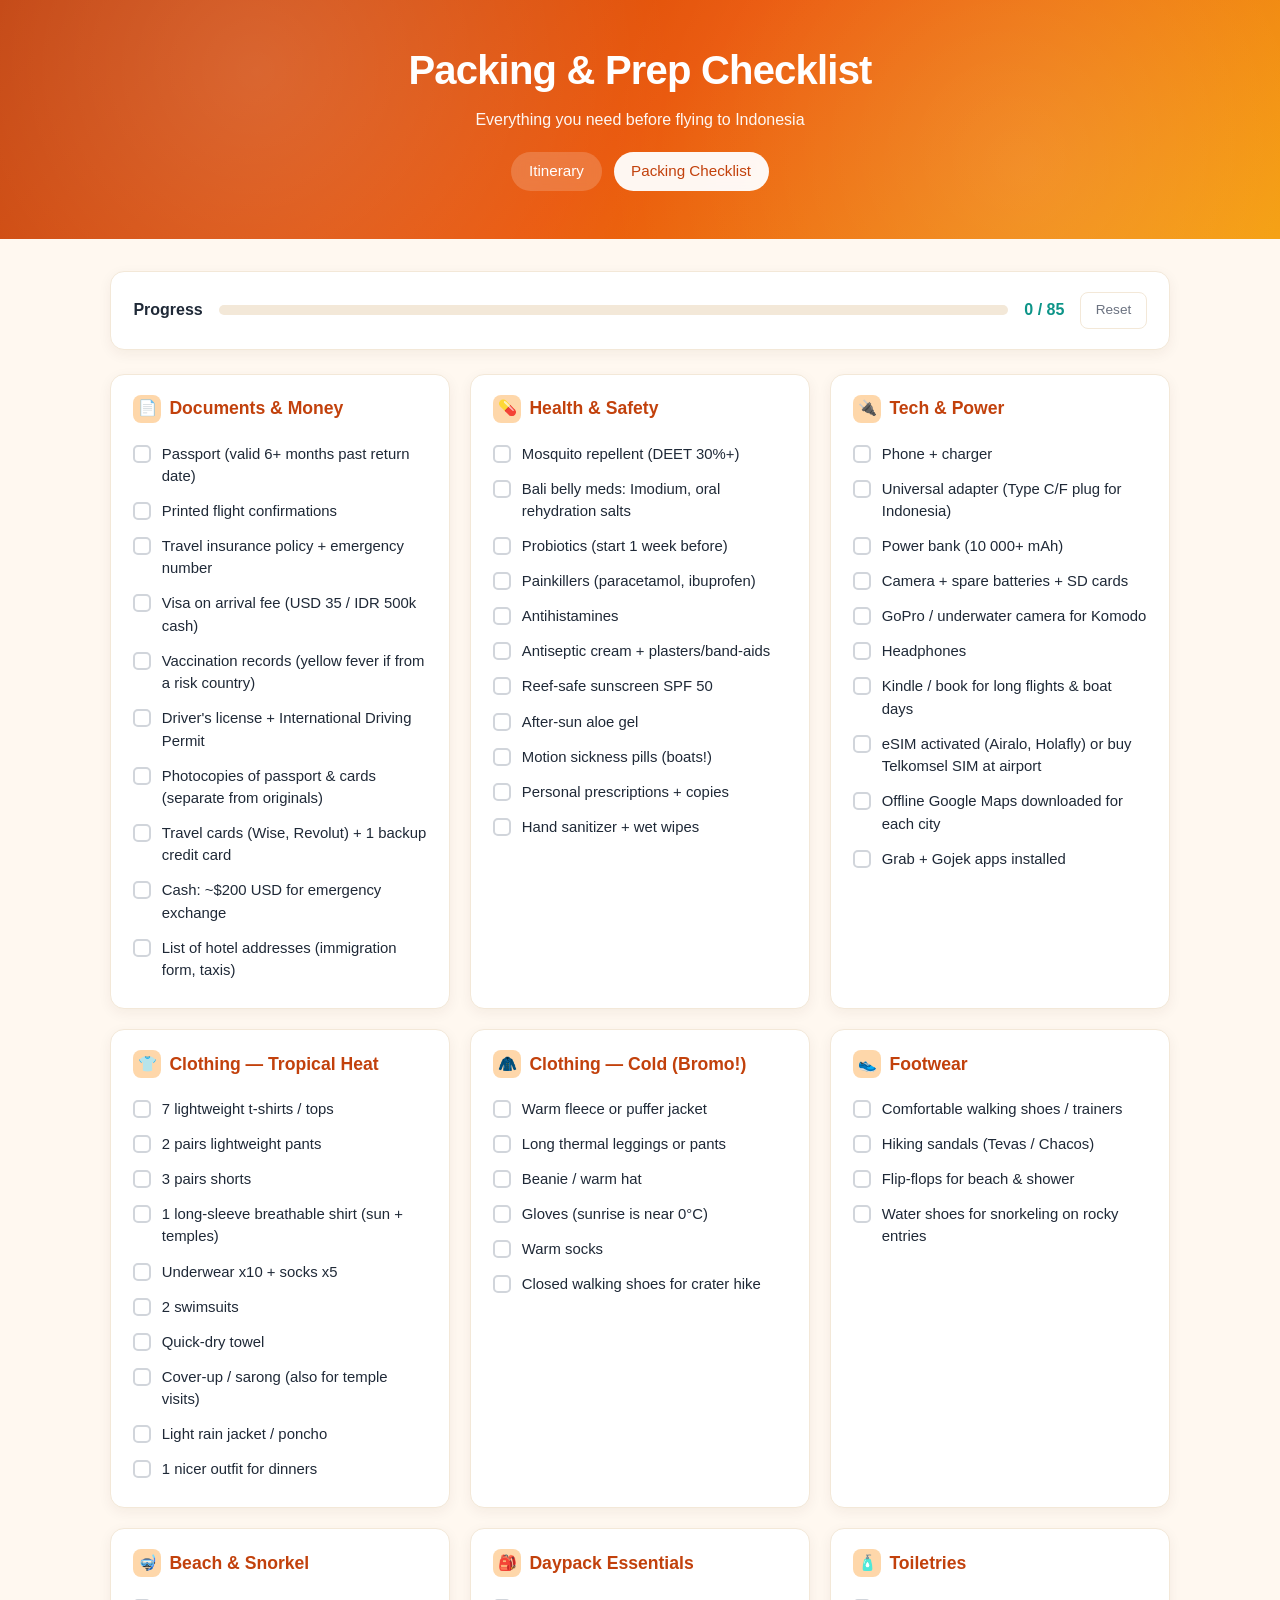
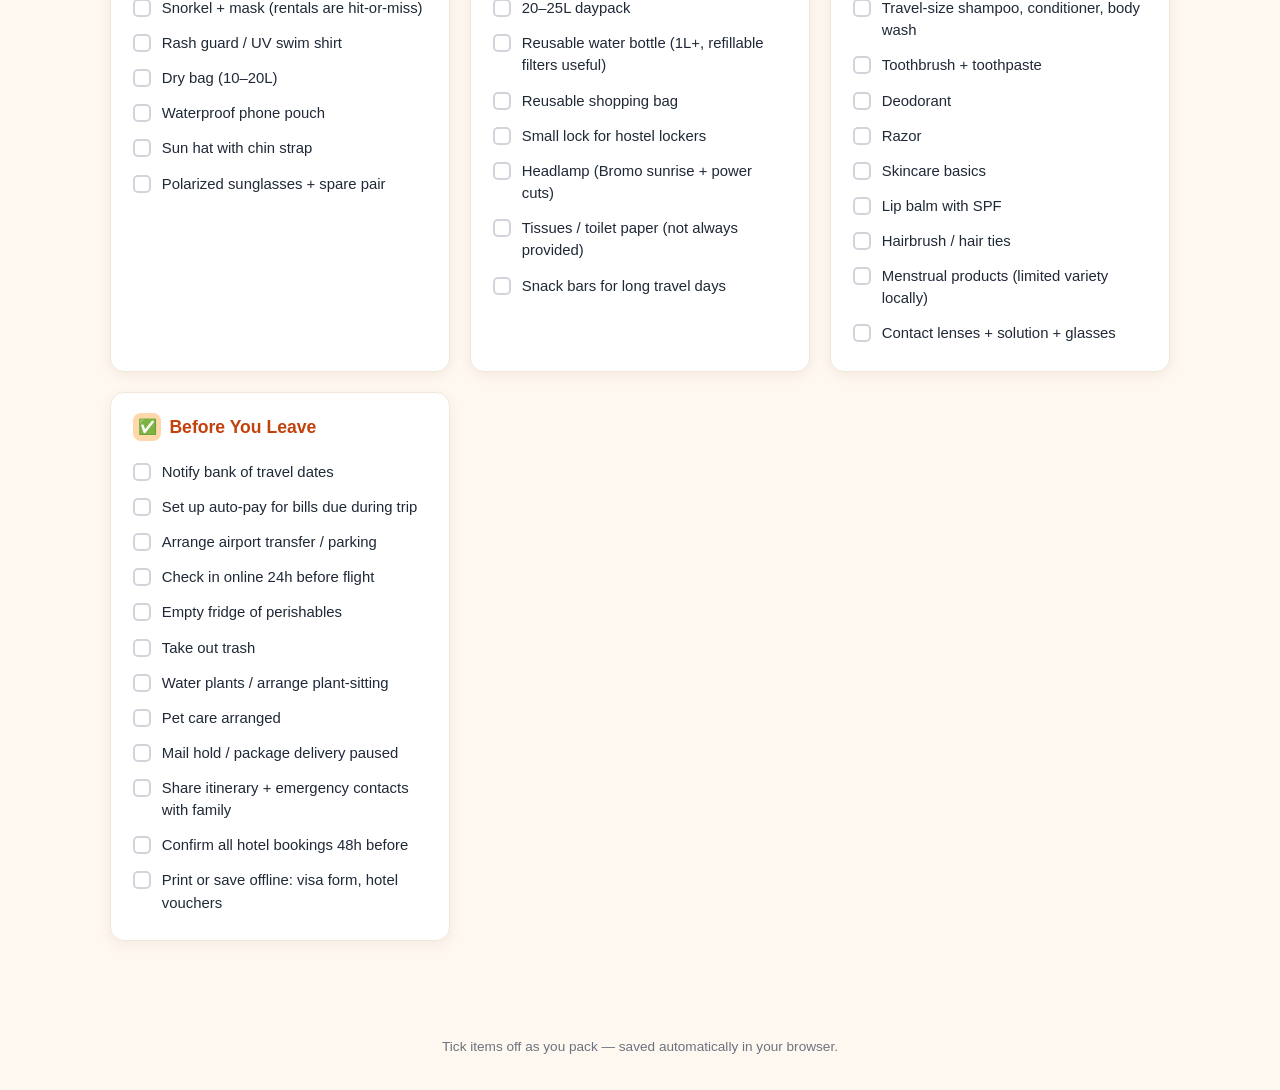
==== checklist.html @ 87172755 "Add files via upload" ====
<!DOCTYPE html>
<html lang="en">
<head>
  <meta charset="UTF-8">
  <meta name="viewport" content="width=device-width, initial-scale=1.0">
  <title>Packing Checklist — Indonesia</title>
  <link rel="stylesheet" href="styles.css">
</head>
<body>
  <header>
    <h1>Packing &amp; Prep Checklist</h1>
    <p>Everything you need before flying to Indonesia</p>
    <nav>
      <a href="index.html">Itinerary</a>
      <a href="checklist.html" class="active">Packing Checklist</a>
    </nav>
  </header>

  <main>
    <div class="progress">
      <span class="label">Progress</span>
      <div class="progress-bar"><div class="progress-fill" id="progress-fill"></div></div>
      <span class="count" id="progress-count">0 / 0</span>
      <button class="reset-btn" id="reset-btn">Reset</button>
    </div>

    <div class="checklist-grid" id="checklist-grid"></div>
  </main>

  <footer>Tick items off as you pack &mdash; saved automatically in your browser.</footer>

  <script>
    const checklist = [
      {
        title: "Documents & Money",
        icon: "📄",
        items: [
          "Passport (valid 6+ months past return date)",
          "Printed flight confirmations",
          "Travel insurance policy + emergency number",
          "Visa on arrival fee (USD 35 / IDR 500k cash)",
          "Vaccination records (yellow fever if from a risk country)",
          "Driver's license + International Driving Permit",
          "Photocopies of passport & cards (separate from originals)",
          "Travel cards (Wise, Revolut) + 1 backup credit card",
          "Cash: ~$200 USD for emergency exchange",
          "List of hotel addresses (immigration form, taxis)",
        ],
      },
      {
        title: "Health & Safety",
        icon: "💊",
        items: [
          "Mosquito repellent (DEET 30%+)",
          "Bali belly meds: Imodium, oral rehydration salts",
          "Probiotics (start 1 week before)",
          "Painkillers (paracetamol, ibuprofen)",
          "Antihistamines",
          "Antiseptic cream + plasters/band-aids",
          "Reef-safe sunscreen SPF 50",
          "After-sun aloe gel",
          "Motion sickness pills (boats!)",
          "Personal prescriptions + copies",
          "Hand sanitizer + wet wipes",
        ],
      },
      {
        title: "Tech & Power",
        icon: "🔌",
        items: [
          "Phone + charger",
          "Universal adapter (Type C/F plug for Indonesia)",
          "Power bank (10 000+ mAh)",
          "Camera + spare batteries + SD cards",
          "GoPro / underwater camera for Komodo",
          "Headphones",
          "Kindle / book for long flights & boat days",
          "eSIM activated (Airalo, Holafly) or buy Telkomsel SIM at airport",
          "Offline Google Maps downloaded for each city",
          "Grab + Gojek apps installed",
        ],
      },
      {
        title: "Clothing — Tropical Heat",
        icon: "👕",
        items: [
          "7 lightweight t-shirts / tops",
          "2 pairs lightweight pants",
          "3 pairs shorts",
          "1 long-sleeve breathable shirt (sun + temples)",
          "Underwear x10 + socks x5",
          "2 swimsuits",
          "Quick-dry towel",
          "Cover-up / sarong (also for temple visits)",
          "Light rain jacket / poncho",
          "1 nicer outfit for dinners",
        ],
      },
      {
        title: "Clothing — Cold (Bromo!)",
        icon: "🧥",
        items: [
          "Warm fleece or puffer jacket",
          "Long thermal leggings or pants",
          "Beanie / warm hat",
          "Gloves (sunrise is near 0°C)",
          "Warm socks",
          "Closed walking shoes for crater hike",
        ],
      },
      {
        title: "Footwear",
        icon: "👟",
        items: [
          "Comfortable walking shoes / trainers",
          "Hiking sandals (Tevas / Chacos)",
          "Flip-flops for beach & shower",
          "Water shoes for snorkeling on rocky entries",
        ],
      },
      {
        title: "Beach & Snorkel",
        icon: "🤿",
        items: [
          "Snorkel + mask (rentals are hit-or-miss)",
          "Rash guard / UV swim shirt",
          "Dry bag (10–20L)",
          "Waterproof phone pouch",
          "Sun hat with chin strap",
          "Polarized sunglasses + spare pair",
        ],
      },
      {
        title: "Daypack Essentials",
        icon: "🎒",
        items: [
          "20–25L daypack",
          "Reusable water bottle (1L+, refillable filters useful)",
          "Reusable shopping bag",
          "Small lock for hostel lockers",
          "Headlamp (Bromo sunrise + power cuts)",
          "Tissues / toilet paper (not always provided)",
          "Snack bars for long travel days",
        ],
      },
      {
        title: "Toiletries",
        icon: "🧴",
        items: [
          "Travel-size shampoo, conditioner, body wash",
          "Toothbrush + toothpaste",
          "Deodorant",
          "Razor",
          "Skincare basics",
          "Lip balm with SPF",
          "Hairbrush / hair ties",
          "Menstrual products (limited variety locally)",
          "Contact lenses + solution + glasses",
        ],
      },
      {
        title: "Before You Leave",
        icon: "✅",
        items: [
          "Notify bank of travel dates",
          "Set up auto-pay for bills due during trip",
          "Arrange airport transfer / parking",
          "Check in online 24h before flight",
          "Empty fridge of perishables",
          "Take out trash",
          "Water plants / arrange plant-sitting",
          "Pet care arranged",
          "Mail hold / package delivery paused",
          "Share itinerary + emergency contacts with family",
          "Confirm all hotel bookings 48h before",
          "Print or save offline: visa form, hotel vouchers",
        ],
      },
    ];

    const STORAGE_KEY = "indonesia-checklist-v1";
    const grid = document.getElementById("checklist-grid");
    const progressFill = document.getElementById("progress-fill");
    const progressCount = document.getElementById("progress-count");
    const resetBtn = document.getElementById("reset-btn");

    let saved = {};
    try { saved = JSON.parse(localStorage.getItem(STORAGE_KEY) || "{}"); } catch (e) { saved = {}; }

    let total = 0;
    let checked = 0;

    checklist.forEach((category, ci) => {
      const card = document.createElement("div");
      card.className = "checklist-card";
      const ul = document.createElement("ul");

      category.items.forEach((item, ii) => {
        total++;
        const key = `${ci}-${ii}`;
        const isChecked = !!saved[key];
        if (isChecked) checked++;

        const li = document.createElement("li");
        if (isChecked) li.classList.add("done");
        li.innerHTML = `
          <input type="checkbox" ${isChecked ? "checked" : ""} data-key="${key}">
          <span>${item}</span>
        `;
        const checkbox = li.querySelector("input");
        const toggle = (e) => {
          if (e.target.tagName !== "INPUT") {
            checkbox.checked = !checkbox.checked;
          }
          saved[key] = checkbox.checked;
          li.classList.toggle("done", checkbox.checked);
          localStorage.setItem(STORAGE_KEY, JSON.stringify(saved));
          updateProgress();
        };
        li.addEventListener("click", toggle);
        ul.appendChild(li);
      });

      card.innerHTML = `<h3><span class="icon">${category.icon}</span>${category.title}</h3>`;
      card.appendChild(ul);
      grid.appendChild(card);
    });

    function updateProgress() {
      checked = Object.values(saved).filter(Boolean).length;
      const pct = total === 0 ? 0 : (checked / total) * 100;
      progressFill.style.width = `${pct}%`;
      progressCount.textContent = `${checked} / ${total}`;
    }

    resetBtn.addEventListener("click", () => {
      if (!confirm("Clear all checked items?")) return;
      saved = {};
      localStorage.removeItem(STORAGE_KEY);
      document.querySelectorAll(".checklist-card input[type=checkbox]").forEach(cb => {
        cb.checked = false;
        cb.closest("li").classList.remove("done");
      });
      updateProgress();
    });

    updateProgress();
  </script>
</body>
</html>
---- styles.css ----
:root {
  --bg: #fff8f0;
  --surface: #ffffff;
  --ink: #1f2937;
  --muted: #6b7280;
  --primary: #c2410c;
  --primary-soft: #fed7aa;
  --accent: #0d9488;
  --accent-soft: #ccfbf1;
  --border: #f3e8d8;
  --shadow: 0 4px 14px rgba(60, 30, 0, 0.06);
  --shadow-lg: 0 12px 40px rgba(60, 30, 0, 0.18);
}

* { box-sizing: border-box; margin: 0; padding: 0; }

body {
  font-family: -apple-system, BlinkMacSystemFont, "Segoe UI", Roboto, sans-serif;
  background: var(--bg);
  color: var(--ink);
  line-height: 1.5;
  min-height: 100vh;
}

header {
  background: linear-gradient(135deg, #c2410c 0%, #ea580c 50%, #f59e0b 100%);
  color: white;
  padding: 2.5rem 1.5rem 3rem;
  text-align: center;
  position: relative;
  overflow: hidden;
}

header::after {
  content: "";
  position: absolute;
  inset: 0;
  background-image: radial-gradient(circle at 20% 30%, rgba(255,255,255,0.15) 0, transparent 40%),
                    radial-gradient(circle at 80% 70%, rgba(255,255,255,0.12) 0, transparent 40%);
  pointer-events: none;
}

header h1 {
  font-size: clamp(1.8rem, 4vw, 2.5rem);
  font-weight: 700;
  letter-spacing: -0.02em;
}

header p {
  margin-top: 0.5rem;
  opacity: 0.95;
  font-size: 1rem;
}

nav {
  margin-top: 1.25rem;
  display: flex;
  justify-content: center;
  gap: 0.75rem;
  flex-wrap: wrap;
  position: relative;
  z-index: 1;
}

nav a {
  color: white;
  text-decoration: none;
  padding: 0.5rem 1.1rem;
  border-radius: 999px;
  background: rgba(255, 255, 255, 0.18);
  backdrop-filter: blur(6px);
  font-weight: 500;
  font-size: 0.95rem;
  transition: background 0.2s;
}

nav a:hover { background: rgba(255, 255, 255, 0.32); }
nav a.active { background: rgba(255, 255, 255, 0.95); color: var(--primary); }

main {
  max-width: 1100px;
  margin: 0 auto;
  padding: 2rem 1.25rem 4rem;
}

.summary {
  display: grid;
  grid-template-columns: repeat(auto-fit, minmax(180px, 1fr));
  gap: 1rem;
  margin-bottom: 2rem;
}

.summary .card {
  background: var(--surface);
  padding: 1.1rem 1.25rem;
  border-radius: 14px;
  box-shadow: var(--shadow);
  border: 1px solid var(--border);
}

.summary .card .label {
  font-size: 0.78rem;
  text-transform: uppercase;
  letter-spacing: 0.06em;
  color: var(--muted);
}

.summary .card .value {
  font-size: 1.35rem;
  font-weight: 600;
  color: var(--primary);
  margin-top: 0.25rem;
}

.section-title {
  font-size: 1.5rem;
  font-weight: 700;
  margin: 0.5rem 0 1.25rem;
  color: var(--ink);
}

.calendar {
  display: grid;
  grid-template-columns: repeat(7, 1fr);
  gap: 0.75rem;
}

.calendar .weekday {
  font-size: 0.75rem;
  font-weight: 600;
  text-transform: uppercase;
  letter-spacing: 0.08em;
  color: var(--muted);
  text-align: center;
  padding: 0.4rem 0;
}

.day {
  background: var(--surface);
  border: 1px solid var(--border);
  border-radius: 14px;
  padding: 0.85rem;
  cursor: pointer;
  transition: transform 0.15s, box-shadow 0.15s, border-color 0.15s;
  display: flex;
  flex-direction: column;
  min-height: 130px;
  text-align: left;
  font: inherit;
  color: inherit;
}

.day:hover {
  transform: translateY(-3px);
  box-shadow: var(--shadow-lg);
  border-color: var(--primary-soft);
}

.day:focus-visible {
  outline: 2px solid var(--primary);
  outline-offset: 2px;
}

.day .day-num {
  font-size: 0.72rem;
  font-weight: 600;
  color: var(--primary);
  letter-spacing: 0.05em;
  text-transform: uppercase;
}

.day .date {
  font-size: 1.4rem;
  font-weight: 700;
  margin-top: 0.1rem;
}

.day .location {
  font-size: 0.85rem;
  font-weight: 600;
  color: var(--accent);
  margin-top: 0.4rem;
}

.day .highlight {
  font-size: 0.82rem;
  color: var(--muted);
  margin-top: 0.3rem;
  flex-grow: 1;
}

.day.travel { background: linear-gradient(135deg, #fff7ed 0%, #ffffff 100%); }
.day.beach { background: linear-gradient(135deg, #f0fdfa 0%, #ffffff 100%); }
.day.adventure { background: linear-gradient(135deg, #fef3c7 0%, #ffffff 100%); }

.empty-day {
  background: transparent;
  border: 1px dashed #e5d5bf;
  border-radius: 14px;
  min-height: 130px;
}

@media (max-width: 720px) {
  .calendar { grid-template-columns: repeat(2, 1fr); gap: 0.6rem; }
  .calendar .weekday { display: none; }
  .empty-day { display: none; }
  .day { min-height: 110px; }
}

.modal-backdrop {
  position: fixed;
  inset: 0;
  background: rgba(20, 12, 0, 0.55);
  display: none;
  align-items: flex-start;
  justify-content: center;
  padding: 2rem 1rem;
  overflow-y: auto;
  z-index: 100;
  backdrop-filter: blur(4px);
}

.modal-backdrop.open { display: flex; }

.modal {
  background: var(--surface);
  border-radius: 18px;
  max-width: 640px;
  width: 100%;
  box-shadow: var(--shadow-lg);
  overflow: hidden;
  animation: pop 0.22s ease-out;
}

@keyframes pop {
  from { transform: translateY(12px) scale(0.98); opacity: 0; }
  to { transform: translateY(0) scale(1); opacity: 1; }
}

.modal-header {
  background: linear-gradient(135deg, #c2410c, #f59e0b);
  color: white;
  padding: 1.5rem 1.75rem;
  position: relative;
}

.modal-header .day-label {
  font-size: 0.8rem;
  font-weight: 600;
  text-transform: uppercase;
  letter-spacing: 0.08em;
  opacity: 0.9;
}

.modal-header h2 {
  font-size: 1.6rem;
  margin-top: 0.2rem;
  font-weight: 700;
}

.modal-header .meta {
  font-size: 0.95rem;
  margin-top: 0.4rem;
  opacity: 0.95;
}

.modal-close {
  position: absolute;
  top: 1rem;
  right: 1rem;
  background: rgba(255, 255, 255, 0.2);
  border: none;
  color: white;
  width: 34px;
  height: 34px;
  border-radius: 50%;
  font-size: 1.2rem;
  cursor: pointer;
  display: grid;
  place-items: center;
  transition: background 0.15s;
}

.modal-close:hover { background: rgba(255, 255, 255, 0.35); }

.modal-body {
  padding: 1.5rem 1.75rem 2rem;
  max-height: 60vh;
  overflow-y: auto;
}

.schedule { list-style: none; }

.schedule li {
  display: grid;
  grid-template-columns: 80px 1fr;
  gap: 1rem;
  padding: 0.85rem 0;
  border-bottom: 1px solid var(--border);
}

.schedule li:last-child { border-bottom: none; }

.schedule .time {
  font-weight: 700;
  color: var(--primary);
  font-variant-numeric: tabular-nums;
  font-size: 0.95rem;
}

.schedule .activity {
  font-size: 0.95rem;
}

.schedule .activity .title {
  font-weight: 600;
  margin-bottom: 0.15rem;
}

.schedule .activity .desc {
  color: var(--muted);
  font-size: 0.88rem;
}

.checklist-grid {
  display: grid;
  grid-template-columns: repeat(auto-fit, minmax(280px, 1fr));
  gap: 1.25rem;
}

.checklist-card {
  background: var(--surface);
  border-radius: 14px;
  padding: 1.25rem 1.4rem;
  box-shadow: var(--shadow);
  border: 1px solid var(--border);
}

.checklist-card h3 {
  font-size: 1.1rem;
  margin-bottom: 0.85rem;
  color: var(--primary);
  display: flex;
  align-items: center;
  gap: 0.5rem;
}

.checklist-card h3 .icon {
  width: 28px;
  height: 28px;
  border-radius: 8px;
  background: var(--primary-soft);
  display: grid;
  place-items: center;
  font-size: 0.95rem;
}

.checklist-card ul { list-style: none; }

.checklist-card li {
  display: flex;
  align-items: flex-start;
  gap: 0.65rem;
  padding: 0.4rem 0;
  font-size: 0.93rem;
  cursor: pointer;
  user-select: none;
}

.checklist-card input[type="checkbox"] {
  appearance: none;
  width: 18px;
  height: 18px;
  border: 2px solid #d1d5db;
  border-radius: 5px;
  flex-shrink: 0;
  margin-top: 2px;
  cursor: pointer;
  position: relative;
  transition: all 0.15s;
}

.checklist-card input[type="checkbox"]:checked {
  background: var(--accent);
  border-color: var(--accent);
}

.checklist-card input[type="checkbox"]:checked::after {
  content: "";
  position: absolute;
  left: 4px;
  top: 0px;
  width: 5px;
  height: 10px;
  border: solid white;
  border-width: 0 2px 2px 0;
  transform: rotate(45deg);
}

.checklist-card li.done span { text-decoration: line-through; color: var(--muted); }

.progress {
  background: var(--surface);
  border-radius: 14px;
  padding: 1.25rem 1.4rem;
  box-shadow: var(--shadow);
  border: 1px solid var(--border);
  margin-bottom: 1.5rem;
  display: flex;
  align-items: center;
  gap: 1rem;
}

.progress .label {
  font-weight: 600;
  white-space: nowrap;
}

.progress-bar {
  flex-grow: 1;
  background: #f3e8d8;
  height: 10px;
  border-radius: 999px;
  overflow: hidden;
}

.progress-fill {
  height: 100%;
  background: linear-gradient(90deg, var(--accent), #14b8a6);
  width: 0;
  transition: width 0.3s ease-out;
  border-radius: 999px;
}

.progress .count {
  font-variant-numeric: tabular-nums;
  font-weight: 600;
  color: var(--accent);
}

.reset-btn {
  background: transparent;
  border: 1px solid var(--border);
  color: var(--muted);
  padding: 0.45rem 0.9rem;
  border-radius: 8px;
  font: inherit;
  font-size: 0.85rem;
  cursor: pointer;
  transition: all 0.15s;
}

.reset-btn:hover { background: var(--bg); color: var(--ink); }

footer {
  text-align: center;
  padding: 2rem 1rem;
  color: var(--muted);
  font-size: 0.85rem;
}
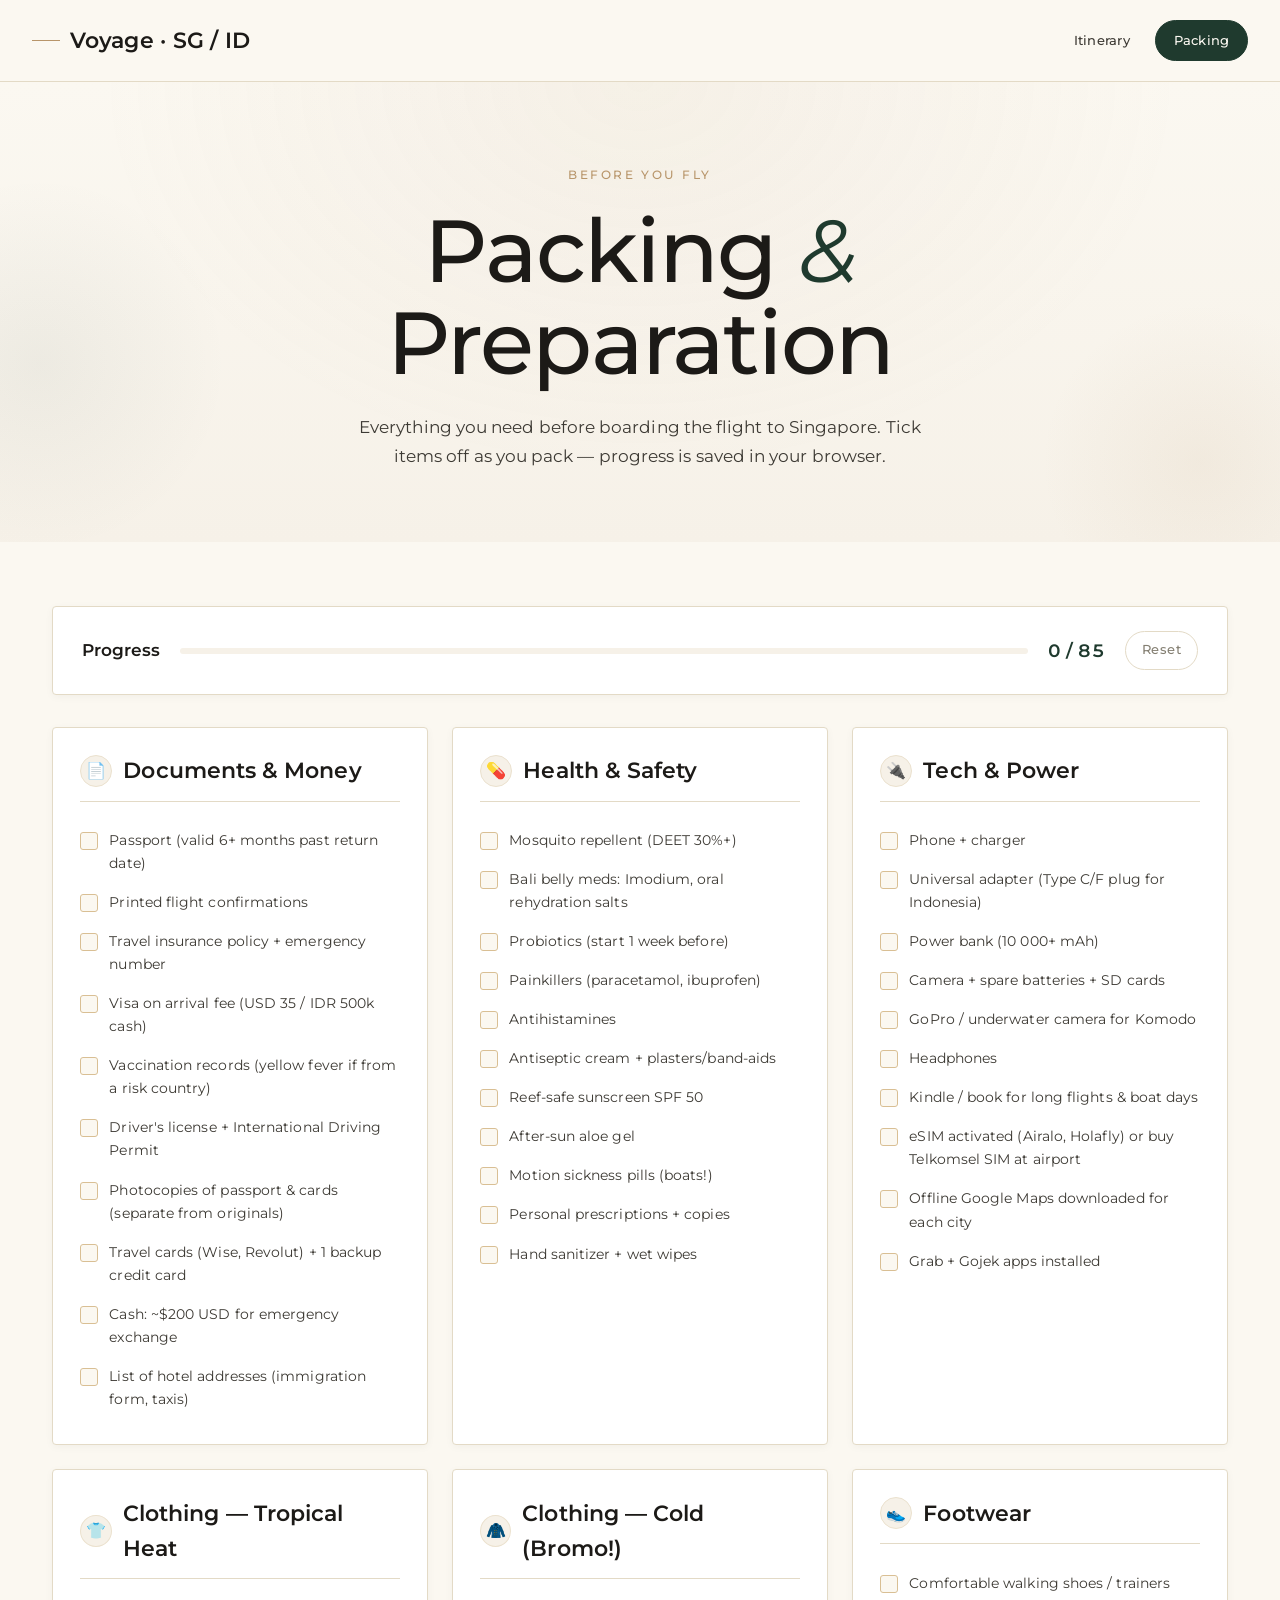
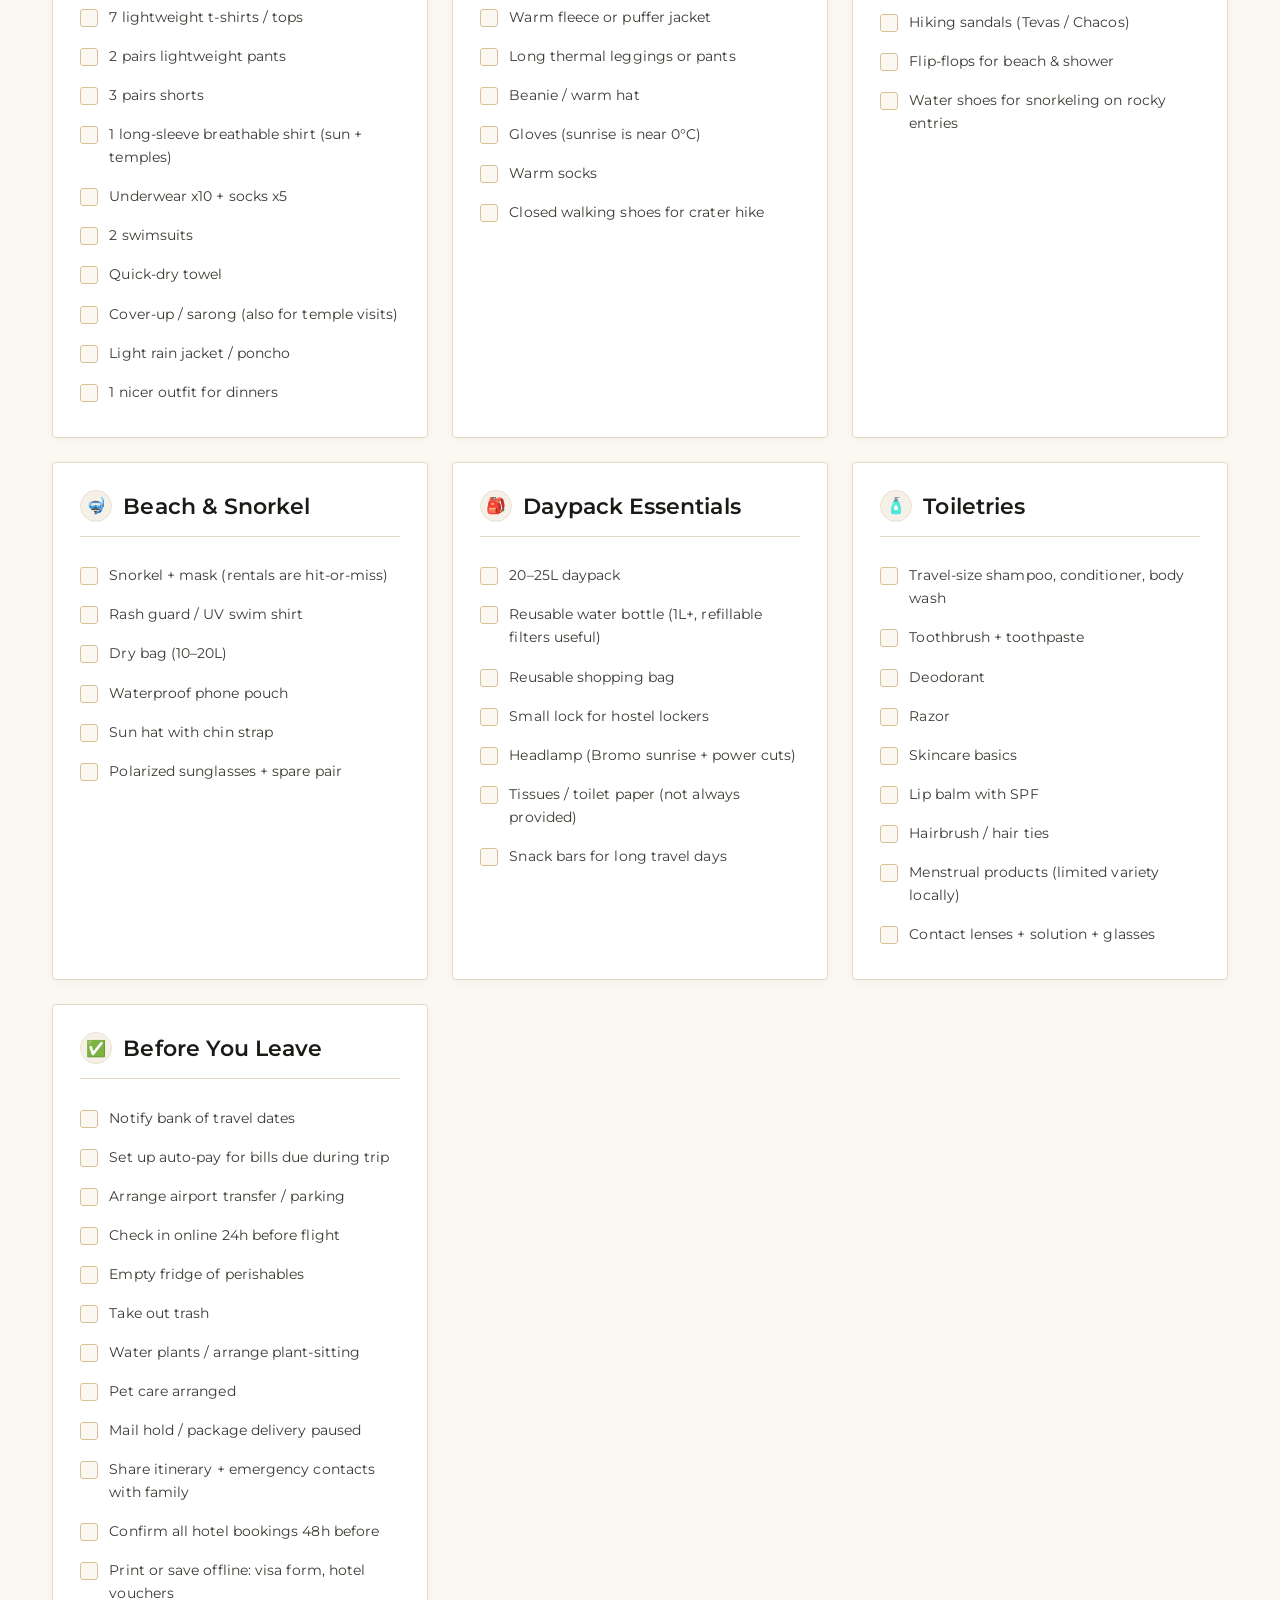
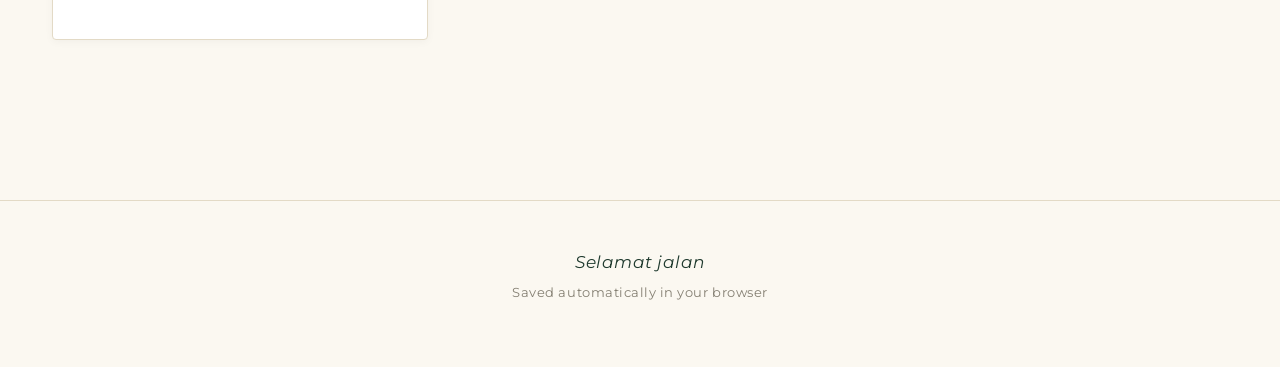
==== commit 55d50539: "Add files via upload" ====
--- a/checklist.html
+++ b/checklist.html
@@ -7,14 +7,21 @@
   <link rel="stylesheet" href="styles.css">
 </head>
 <body>
-  <header>
-    <h1>Packing &amp; Prep Checklist</h1>
-    <p>Everything you need before flying to Indonesia</p>
+  <header class="site-header">
+    <a href="index.html" class="brand">Voyage &middot; SG / ID</a>
     <nav>
       <a href="index.html">Itinerary</a>
-      <a href="checklist.html" class="active">Packing Checklist</a>
+      <a href="checklist.html" class="active">Packing</a>
     </nav>
   </header>
+
+  <section class="hero">
+    <div class="hero-inner">
+      <span class="eyebrow">Before you fly</span>
+      <h1>Packing <em>&amp;</em><br>Preparation</h1>
+      <p class="lead">Everything you need before boarding the flight to Singapore. Tick items off as you pack &mdash; progress is saved in your browser.</p>
+    </div>
+  </section>
 
   <main>
     <div class="progress">
@@ -27,7 +34,10 @@
     <div class="checklist-grid" id="checklist-grid"></div>
   </main>
 
-  <footer>Tick items off as you pack &mdash; saved automatically in your browser.</footer>
+  <footer>
+    <div class="footer-mark">Selamat jalan</div>
+    Saved automatically in your browser
+  </footer>
 
   <script>
     const checklist = [
--- a/styles.css
+++ b/styles.css
@@ -1,358 +1,817 @@
+@import url('https://fonts.googleapis.com/css2?family=Montserrat:wght@300;400;500;600;700&display=swap');
+
 :root {
-  --bg: #fff8f0;
-  --surface: #ffffff;
-  --ink: #1f2937;
-  --muted: #6b7280;
-  --primary: #c2410c;
-  --primary-soft: #fed7aa;
-  --accent: #0d9488;
-  --accent-soft: #ccfbf1;
-  --border: #f3e8d8;
-  --shadow: 0 4px 14px rgba(60, 30, 0, 0.06);
-  --shadow-lg: 0 12px 40px rgba(60, 30, 0, 0.18);
+  --cream: #f6f1e8;
+  --cream-deep: #efe7d6;
+  --paper: #fbf8f1;
+  --ivory: #ffffff;
+  --ink: #1c1a17;
+  --ink-soft: #3d3a34;
+  --muted: #847f72;
+  --line: #e3dac6;
+  --forest: #1f3a2e;
+  --forest-deep: #14271f;
+  --gold: #b8956a;
+  --gold-soft: #d9bf94;
+  --gold-pale: #ebe1ce;
+  --terracotta: #b25c3e;
+  --teal: #486b6b;
+  --shadow-sm: 0 2px 8px rgba(28, 26, 23, 0.04);
+  --shadow: 0 6px 24px rgba(28, 26, 23, 0.07);
+  --shadow-lg: 0 30px 80px rgba(28, 26, 23, 0.18);
 }
 
 * { box-sizing: border-box; margin: 0; padding: 0; }
 
+html { scroll-behavior: smooth; }
+
 body {
-  font-family: -apple-system, BlinkMacSystemFont, "Segoe UI", Roboto, sans-serif;
-  background: var(--bg);
-  color: var(--ink);
-  line-height: 1.5;
+  font-family: 'Montserrat', 'Segoe UI', sans-serif;
+  background: var(--paper);
+  color: var(--ink);
+  line-height: 1.6;
+  font-weight: 400;
+  font-size: 15px;
+  letter-spacing: 0.005em;
   min-height: 100vh;
 }
 
-header {
-  background: linear-gradient(135deg, #c2410c 0%, #ea580c 50%, #f59e0b 100%);
-  color: white;
-  padding: 2.5rem 1.5rem 3rem;
+.serif { font-family: 'Montserrat', 'Segoe UI', sans-serif; font-weight: 500; letter-spacing: -0.005em; }
+
+.eyebrow {
+  font-family: 'Montserrat', 'Segoe UI', sans-serif;
+  font-size: 0.72rem;
+  font-weight: 500;
+  text-transform: uppercase;
+  letter-spacing: 0.22em;
+  color: var(--gold);
+}
+
+/* ============== HEADER / HERO ============== */
+
+.site-header {
+  background: var(--paper);
+  border-bottom: 1px solid var(--line);
+  padding: 1.25rem 2rem;
+  display: flex;
+  align-items: center;
+  justify-content: space-between;
+  position: sticky;
+  top: 0;
+  z-index: 50;
+  backdrop-filter: blur(10px);
+  background: rgba(251, 248, 241, 0.92);
+}
+
+.brand {
+  font-family: 'Montserrat', 'Segoe UI', sans-serif;
+  font-size: 1.4rem;
+  font-weight: 600;
+  letter-spacing: 0.01em;
+  color: var(--ink);
+  text-decoration: none;
+  display: flex;
+  align-items: center;
+  gap: 0.6rem;
+}
+
+.brand::before {
+  content: "";
+  width: 28px; height: 1px;
+  background: var(--gold);
+}
+
+nav {
+  display: flex;
+  gap: 0.4rem;
+  align-items: center;
+}
+
+nav a {
+  color: var(--ink-soft);
+  text-decoration: none;
+  padding: 0.55rem 1.1rem;
+  border-radius: 999px;
+  font-size: 0.84rem;
+  font-weight: 500;
+  letter-spacing: 0.02em;
+  transition: all 0.2s;
+  border: 1px solid transparent;
+}
+
+nav a:hover { background: var(--cream-deep); color: var(--ink); }
+nav a.active { background: var(--forest); color: var(--paper); border-color: var(--forest); }
+
+.hero {
+  padding: 5rem 2rem 4.5rem;
   text-align: center;
+  background:
+    radial-gradient(ellipse at top, rgba(184, 149, 106, 0.08) 0%, transparent 60%),
+    linear-gradient(180deg, var(--paper) 0%, var(--cream) 100%);
   position: relative;
   overflow: hidden;
 }
 
-header::after {
+.hero::before, .hero::after {
   content: "";
   position: absolute;
-  inset: 0;
-  background-image: radial-gradient(circle at 20% 30%, rgba(255,255,255,0.15) 0, transparent 40%),
-                    radial-gradient(circle at 80% 70%, rgba(255,255,255,0.12) 0, transparent 40%);
   pointer-events: none;
 }
 
-header h1 {
-  font-size: clamp(1.8rem, 4vw, 2.5rem);
-  font-weight: 700;
+.hero::before {
+  top: 20%; left: -150px;
+  width: 380px; height: 380px;
+  background: radial-gradient(circle, rgba(31, 58, 46, 0.05) 0%, transparent 70%);
+}
+
+.hero::after {
+  bottom: -80px; right: -80px;
+  width: 320px; height: 320px;
+  background: radial-gradient(circle, rgba(184, 149, 106, 0.09) 0%, transparent 70%);
+}
+
+.hero-inner { max-width: 980px; margin: 0 auto; position: relative; z-index: 1; }
+
+.hero .eyebrow { display: inline-block; margin-bottom: 1.25rem; }
+
+.hero h1 {
+  font-family: 'Montserrat', 'Segoe UI', sans-serif;
+  font-size: clamp(3rem, 7vw, 5.5rem);
+  font-weight: 500;
+  line-height: 1.05;
+  color: var(--ink);
   letter-spacing: -0.02em;
 }
 
-header p {
-  margin-top: 0.5rem;
-  opacity: 0.95;
-  font-size: 1rem;
-}
-
-nav {
-  margin-top: 1.25rem;
+.hero h1 em {
+  font-style: italic;
+  color: var(--forest);
+  font-weight: 400;
+}
+
+.hero .lead {
+  margin-top: 1.5rem;
+  font-size: 1.05rem;
+  color: var(--ink-soft);
+  max-width: 580px;
+  margin-left: auto;
+  margin-right: auto;
+  line-height: 1.7;
+}
+
+.hero-meta {
+  margin-top: 3rem;
   display: flex;
   justify-content: center;
-  gap: 0.75rem;
+  gap: 0;
   flex-wrap: wrap;
-  position: relative;
-  z-index: 1;
-}
-
-nav a {
-  color: white;
-  text-decoration: none;
-  padding: 0.5rem 1.1rem;
+  border-top: 1px solid var(--line);
+  border-bottom: 1px solid var(--line);
+  padding: 1.5rem 0;
+  max-width: 760px;
+  margin-left: auto;
+  margin-right: auto;
+}
+
+.hero-meta .stat {
+  flex: 1;
+  min-width: 140px;
+  padding: 0 1rem;
+  border-right: 1px solid var(--line);
+}
+
+.hero-meta .stat:last-child { border-right: none; }
+
+.hero-meta .num {
+  font-family: 'Montserrat', 'Segoe UI', sans-serif;
+  font-size: 2.4rem;
+  font-weight: 500;
+  color: var(--forest);
+  line-height: 1;
+  margin-bottom: 0.4rem;
+}
+
+.hero-meta .lbl {
+  font-size: 0.7rem;
+  text-transform: uppercase;
+  letter-spacing: 0.15em;
+  color: var(--muted);
+}
+
+/* ============== MAIN ============== */
+
+main { max-width: 1240px; margin: 0 auto; padding: 4rem 2rem 5rem; }
+
+.section-title-block {
+  text-align: center;
+  margin-bottom: 3rem;
+}
+
+.section-title-block .eyebrow { display: block; margin-bottom: 0.6rem; }
+
+.section-title-block h2 {
+  font-family: 'Montserrat', 'Segoe UI', sans-serif;
+  font-size: clamp(2rem, 4vw, 2.8rem);
+  font-weight: 500;
+  letter-spacing: -0.01em;
+  color: var(--ink);
+}
+
+.section-title-block .sub {
+  margin-top: 0.7rem;
+  color: var(--muted);
+  font-size: 0.95rem;
+  max-width: 540px;
+  margin-left: auto;
+  margin-right: auto;
+}
+
+/* ---- Filter pills ---- */
+
+.filter-bar {
+  display: flex;
+  justify-content: center;
+  gap: 0.5rem;
+  margin-bottom: 2.5rem;
+  flex-wrap: wrap;
+}
+
+.filter-pill {
+  background: transparent;
+  border: 1px solid var(--line);
+  padding: 0.55rem 1.3rem;
   border-radius: 999px;
-  background: rgba(255, 255, 255, 0.18);
-  backdrop-filter: blur(6px);
-  font-weight: 500;
-  font-size: 0.95rem;
-  transition: background 0.2s;
-}
-
-nav a:hover { background: rgba(255, 255, 255, 0.32); }
-nav a.active { background: rgba(255, 255, 255, 0.95); color: var(--primary); }
-
-main {
-  max-width: 1100px;
-  margin: 0 auto;
-  padding: 2rem 1.25rem 4rem;
-}
-
-.summary {
-  display: grid;
-  grid-template-columns: repeat(auto-fit, minmax(180px, 1fr));
-  gap: 1rem;
-  margin-bottom: 2rem;
-}
-
-.summary .card {
-  background: var(--surface);
-  padding: 1.1rem 1.25rem;
-  border-radius: 14px;
-  box-shadow: var(--shadow);
-  border: 1px solid var(--border);
-}
-
-.summary .card .label {
-  font-size: 0.78rem;
-  text-transform: uppercase;
-  letter-spacing: 0.06em;
-  color: var(--muted);
-}
-
-.summary .card .value {
-  font-size: 1.35rem;
-  font-weight: 600;
-  color: var(--primary);
-  margin-top: 0.25rem;
-}
-
-.section-title {
-  font-size: 1.5rem;
-  font-weight: 700;
-  margin: 0.5rem 0 1.25rem;
-  color: var(--ink);
-}
+  font: inherit;
+  font-size: 0.83rem;
+  font-weight: 500;
+  letter-spacing: 0.03em;
+  color: var(--ink-soft);
+  cursor: pointer;
+  transition: all 0.18s;
+}
+
+.filter-pill:hover { border-color: var(--gold); color: var(--ink); }
+.filter-pill.active { background: var(--ink); border-color: var(--ink); color: var(--paper); }
+
+/* ---- Calendar ---- */
 
 .calendar {
   display: grid;
   grid-template-columns: repeat(7, 1fr);
-  gap: 0.75rem;
+  gap: 1rem;
 }
 
 .calendar .weekday {
-  font-size: 0.75rem;
-  font-weight: 600;
+  font-family: 'Montserrat', 'Segoe UI', sans-serif;
+  font-size: 0.68rem;
+  font-weight: 500;
+  letter-spacing: 0.18em;
   text-transform: uppercase;
-  letter-spacing: 0.08em;
   color: var(--muted);
   text-align: center;
-  padding: 0.4rem 0;
+  padding: 0.4rem 0 0.8rem;
+  border-bottom: 1px solid var(--line);
+  margin-bottom: 0.4rem;
 }
 
 .day {
-  background: var(--surface);
-  border: 1px solid var(--border);
-  border-radius: 14px;
-  padding: 0.85rem;
+  background: var(--ivory);
+  border: 1px solid var(--line);
+  border-radius: 4px;
+  padding: 1.1rem 1rem 1rem;
   cursor: pointer;
-  transition: transform 0.15s, box-shadow 0.15s, border-color 0.15s;
+  transition: all 0.25s ease;
   display: flex;
   flex-direction: column;
-  min-height: 130px;
+  min-height: 195px;
   text-align: left;
   font: inherit;
   color: inherit;
+  position: relative;
+  overflow: hidden;
+}
+
+.day::before {
+  content: "";
+  position: absolute;
+  top: 0; left: 0;
+  width: 100%; height: 3px;
+  background: var(--gold);
+  transform: scaleX(0);
+  transform-origin: left;
+  transition: transform 0.3s ease;
 }
 
 .day:hover {
-  transform: translateY(-3px);
+  transform: translateY(-4px);
   box-shadow: var(--shadow-lg);
-  border-color: var(--primary-soft);
-}
+  border-color: var(--gold-soft);
+}
+
+.day:hover::before { transform: scaleX(1); }
 
 .day:focus-visible {
-  outline: 2px solid var(--primary);
-  outline-offset: 2px;
+  outline: 2px solid var(--gold);
+  outline-offset: 3px;
+}
+
+.day .day-top {
+  display: flex;
+  justify-content: space-between;
+  align-items: flex-start;
+  margin-bottom: 0.8rem;
 }
 
 .day .day-num {
-  font-size: 0.72rem;
+  font-family: 'Montserrat', 'Segoe UI', sans-serif;
+  font-size: 2.6rem;
+  font-weight: 500;
+  line-height: 1;
+  color: var(--ink);
+}
+
+.day .day-num .ord {
+  display: block;
+  font-family: 'Montserrat', 'Segoe UI', sans-serif;
+  font-size: 0.62rem;
+  font-weight: 500;
+  letter-spacing: 0.18em;
+  text-transform: uppercase;
+  color: var(--muted);
+  margin-bottom: 0.3rem;
+}
+
+.day .group-dot {
+  width: 8px; height: 8px;
+  border-radius: 50%;
+  background: var(--gold);
+  margin-top: 6px;
+}
+
+.day.sg .group-dot { background: var(--teal); }
+
+.day .city {
+  font-family: 'Montserrat', 'Segoe UI', sans-serif;
+  font-size: 1.15rem;
   font-weight: 600;
-  color: var(--primary);
-  letter-spacing: 0.05em;
+  color: var(--forest);
+  margin-bottom: 0.25rem;
+  line-height: 1.2;
+}
+
+.day .day-title {
+  font-size: 0.82rem;
+  font-weight: 500;
+  color: var(--ink);
+  margin-bottom: 0.5rem;
+  line-height: 1.4;
+}
+
+.day .summary {
+  font-size: 0.78rem;
+  color: var(--muted);
+  line-height: 1.55;
+  flex-grow: 1;
+}
+
+.day .tag-flag {
+  margin-top: 0.7rem;
+  display: inline-block;
+  font-size: 0.66rem;
   text-transform: uppercase;
-}
-
-.day .date {
-  font-size: 1.4rem;
-  font-weight: 700;
-  margin-top: 0.1rem;
-}
-
-.day .location {
-  font-size: 0.85rem;
-  font-weight: 600;
-  color: var(--accent);
-  margin-top: 0.4rem;
-}
-
-.day .highlight {
-  font-size: 0.82rem;
-  color: var(--muted);
-  margin-top: 0.3rem;
-  flex-grow: 1;
-}
-
-.day.travel { background: linear-gradient(135deg, #fff7ed 0%, #ffffff 100%); }
-.day.beach { background: linear-gradient(135deg, #f0fdfa 0%, #ffffff 100%); }
-.day.adventure { background: linear-gradient(135deg, #fef3c7 0%, #ffffff 100%); }
+  letter-spacing: 0.1em;
+  color: var(--terracotta);
+  border-top: 1px solid var(--gold-pale);
+  padding-top: 0.6rem;
+  font-weight: 500;
+}
+
+.day.sg { background: linear-gradient(180deg, #f8f6ed 0%, var(--ivory) 70%); }
+
+.day.dimmed {
+  opacity: 0.32;
+  pointer-events: none;
+}
 
 .empty-day {
   background: transparent;
-  border: 1px dashed #e5d5bf;
-  border-radius: 14px;
-  min-height: 130px;
-}
-
-@media (max-width: 720px) {
-  .calendar { grid-template-columns: repeat(2, 1fr); gap: 0.6rem; }
+  border: 1px dashed var(--line);
+  border-radius: 4px;
+  min-height: 195px;
+  opacity: 0.5;
+}
+
+@media (max-width: 1000px) {
+  .calendar { grid-template-columns: repeat(4, 1fr); }
   .calendar .weekday { display: none; }
   .empty-day { display: none; }
-  .day { min-height: 110px; }
-}
+}
+
+@media (max-width: 720px) {
+  .calendar { grid-template-columns: repeat(2, 1fr); gap: 0.8rem; }
+  .day { min-height: 170px; padding: 0.9rem; }
+  .day .day-num { font-size: 2rem; }
+  main { padding: 2.5rem 1.25rem 3rem; }
+  .hero { padding: 3rem 1.5rem 3rem; }
+  .site-header { padding: 1rem 1.25rem; }
+  .hero-meta { padding: 1rem 0; }
+  .hero-meta .stat { padding: 0.5rem; }
+  .hero-meta .num { font-size: 1.8rem; }
+}
+
+/* ---- Notes section ---- */
+
+.notes-section {
+  margin-top: 5rem;
+  background: var(--cream);
+  border-radius: 4px;
+  padding: 3rem;
+  position: relative;
+}
+
+.notes-section::before {
+  content: "";
+  position: absolute;
+  top: 2rem; left: 3rem;
+  width: 40px; height: 1px;
+  background: var(--gold);
+}
+
+.notes-section h3 {
+  font-family: 'Montserrat', 'Segoe UI', sans-serif;
+  font-size: 1.8rem;
+  font-weight: 500;
+  margin-bottom: 1.5rem;
+  color: var(--ink);
+}
+
+.notes-section ul { list-style: none; }
+
+.notes-section li {
+  display: grid;
+  grid-template-columns: 24px 1fr;
+  gap: 1rem;
+  padding: 0.85rem 0;
+  border-bottom: 1px solid var(--line);
+  font-size: 0.92rem;
+  color: var(--ink-soft);
+  line-height: 1.6;
+}
+
+.notes-section li:last-child { border-bottom: none; }
+
+.notes-section .note-num {
+  font-family: 'Montserrat', 'Segoe UI', sans-serif;
+  font-size: 1.1rem;
+  font-weight: 500;
+  color: var(--gold);
+  font-variant-numeric: tabular-nums;
+}
+
+@media (max-width: 720px) {
+  .notes-section { padding: 2rem 1.25rem; margin-top: 3rem; }
+  .notes-section::before { left: 1.25rem; }
+}
+
+/* ============== MODAL ============== */
 
 .modal-backdrop {
   position: fixed;
   inset: 0;
-  background: rgba(20, 12, 0, 0.55);
+  background: rgba(20, 17, 12, 0.45);
   display: none;
   align-items: flex-start;
   justify-content: center;
-  padding: 2rem 1rem;
+  padding: 3rem 1rem;
   overflow-y: auto;
   z-index: 100;
-  backdrop-filter: blur(4px);
+  backdrop-filter: blur(8px);
 }
 
 .modal-backdrop.open { display: flex; }
 
 .modal {
-  background: var(--surface);
-  border-radius: 18px;
-  max-width: 640px;
+  background: var(--paper);
+  border-radius: 4px;
+  max-width: 720px;
   width: 100%;
   box-shadow: var(--shadow-lg);
   overflow: hidden;
-  animation: pop 0.22s ease-out;
-}
-
-@keyframes pop {
-  from { transform: translateY(12px) scale(0.98); opacity: 0; }
-  to { transform: translateY(0) scale(1); opacity: 1; }
+  animation: rise 0.32s cubic-bezier(0.16, 1, 0.3, 1);
+}
+
+@keyframes rise {
+  from { transform: translateY(20px); opacity: 0; }
+  to { transform: translateY(0); opacity: 1; }
 }
 
 .modal-header {
-  background: linear-gradient(135deg, #c2410c, #f59e0b);
-  color: white;
-  padding: 1.5rem 1.75rem;
-  position: relative;
-}
-
-.modal-header .day-label {
-  font-size: 0.8rem;
-  font-weight: 600;
+  background: var(--forest);
+  color: var(--paper);
+  padding: 2.5rem 2.5rem 2rem;
+  position: relative;
+  overflow: hidden;
+}
+
+.modal-header::after {
+  content: "";
+  position: absolute;
+  top: -50%; right: -10%;
+  width: 320px; height: 320px;
+  background: radial-gradient(circle, rgba(184, 149, 106, 0.18) 0%, transparent 70%);
+  pointer-events: none;
+}
+
+.modal-header .eyebrow { color: var(--gold-soft); position: relative; z-index: 1; }
+.modal-header .eyebrow::after { content: ""; }
+
+.modal-header .meta-row {
+  display: flex;
+  gap: 1.5rem;
+  align-items: center;
+  margin-bottom: 0.6rem;
+  position: relative;
+  z-index: 1;
+}
+
+.modal-header h2 {
+  font-family: 'Montserrat', 'Segoe UI', sans-serif;
+  font-size: 2.4rem;
+  font-weight: 500;
+  line-height: 1.1;
+  letter-spacing: -0.01em;
+  margin-top: 0.6rem;
+  margin-bottom: 0.4rem;
+  position: relative;
+  z-index: 1;
+}
+
+.modal-header .city-line {
+  font-family: 'Montserrat', 'Segoe UI', sans-serif;
+  font-style: italic;
+  font-size: 1.15rem;
+  font-weight: 400;
+  color: var(--gold-soft);
+  margin-bottom: 1rem;
+  position: relative;
+  z-index: 1;
+}
+
+.modal-header .modal-summary {
+  font-size: 0.95rem;
+  line-height: 1.7;
+  color: rgba(246, 241, 232, 0.88);
+  max-width: 560px;
+  position: relative;
+  z-index: 1;
+}
+
+.modal-header .modal-tag {
+  display: inline-block;
+  margin-top: 1.2rem;
+  font-size: 0.7rem;
   text-transform: uppercase;
-  letter-spacing: 0.08em;
-  opacity: 0.9;
-}
-
-.modal-header h2 {
-  font-size: 1.6rem;
-  margin-top: 0.2rem;
-  font-weight: 700;
-}
-
-.modal-header .meta {
-  font-size: 0.95rem;
-  margin-top: 0.4rem;
-  opacity: 0.95;
+  letter-spacing: 0.12em;
+  background: rgba(184, 149, 106, 0.25);
+  color: var(--gold-soft);
+  padding: 0.4rem 0.85rem;
+  border-radius: 999px;
+  border: 1px solid rgba(217, 191, 148, 0.4);
+  position: relative;
+  z-index: 1;
 }
 
 .modal-close {
   position: absolute;
-  top: 1rem;
-  right: 1rem;
-  background: rgba(255, 255, 255, 0.2);
-  border: none;
-  color: white;
-  width: 34px;
-  height: 34px;
+  top: 1.4rem;
+  right: 1.4rem;
+  background: rgba(246, 241, 232, 0.1);
+  border: 1px solid rgba(246, 241, 232, 0.25);
+  color: var(--paper);
+  width: 36px;
+  height: 36px;
   border-radius: 50%;
-  font-size: 1.2rem;
+  font-size: 1.1rem;
   cursor: pointer;
   display: grid;
   place-items: center;
-  transition: background 0.15s;
-}
-
-.modal-close:hover { background: rgba(255, 255, 255, 0.35); }
+  transition: all 0.2s;
+  z-index: 2;
+}
+
+.modal-close:hover {
+  background: var(--gold);
+  border-color: var(--gold);
+  color: var(--forest-deep);
+}
 
 .modal-body {
-  padding: 1.5rem 1.75rem 2rem;
-  max-height: 60vh;
+  padding: 2rem 2.5rem 2.5rem;
+  max-height: 56vh;
   overflow-y: auto;
+}
+
+.modal-section-label {
+  font-size: 0.68rem;
+  font-weight: 500;
+  letter-spacing: 0.22em;
+  text-transform: uppercase;
+  color: var(--gold);
+  margin-bottom: 1rem;
+  display: flex;
+  align-items: center;
+  gap: 0.7rem;
+}
+
+.modal-section-label::after {
+  content: "";
+  height: 1px;
+  flex: 1;
+  background: var(--line);
 }
 
 .schedule { list-style: none; }
 
 .schedule li {
   display: grid;
-  grid-template-columns: 80px 1fr;
-  gap: 1rem;
-  padding: 0.85rem 0;
-  border-bottom: 1px solid var(--border);
+  grid-template-columns: 110px 1fr;
+  gap: 1.5rem;
+  padding: 1rem 0;
+  border-bottom: 1px solid var(--line);
 }
 
 .schedule li:last-child { border-bottom: none; }
 
 .schedule .time {
-  font-weight: 700;
-  color: var(--primary);
+  font-family: 'Montserrat', 'Segoe UI', sans-serif;
+  font-weight: 600;
+  color: var(--forest);
+  font-size: 1rem;
   font-variant-numeric: tabular-nums;
-  font-size: 0.95rem;
-}
-
-.schedule .activity {
-  font-size: 0.95rem;
-}
-
-.schedule .activity .title {
+  letter-spacing: 0.01em;
+}
+
+.schedule .activity-content { font-size: 0.92rem; line-height: 1.6; }
+
+.schedule .activity-text {
+  color: var(--ink);
+  font-weight: 500;
+  margin-bottom: 0.2rem;
+}
+
+.schedule .activity-loc {
+  color: var(--muted);
+  font-size: 0.82rem;
+  font-style: italic;
+}
+
+.modal-info-block {
+  background: var(--cream);
+  border-left: 2px solid var(--gold);
+  padding: 1.1rem 1.3rem;
+  margin-top: 2rem;
+  border-radius: 0 4px 4px 0;
+}
+
+.modal-info-block .label {
+  font-size: 0.66rem;
+  text-transform: uppercase;
+  letter-spacing: 0.18em;
+  color: var(--muted);
+  margin-bottom: 0.45rem;
+  font-weight: 500;
+}
+
+.modal-info-block .name {
+  font-family: 'Montserrat', 'Segoe UI', sans-serif;
+  font-size: 1.2rem;
   font-weight: 600;
-  margin-bottom: 0.15rem;
-}
-
-.schedule .activity .desc {
-  color: var(--muted);
-  font-size: 0.88rem;
-}
+  color: var(--ink);
+  margin-bottom: 0.25rem;
+}
+
+.modal-info-block .area { font-size: 0.85rem; color: var(--ink-soft); }
+.modal-info-block .note { font-size: 0.8rem; color: var(--muted); margin-top: 0.4rem; font-style: italic; }
+
+.modal-tour {
+  margin-top: 1.5rem;
+  font-size: 0.85rem;
+  color: var(--muted);
+  font-style: italic;
+  padding-left: 1rem;
+  border-left: 2px solid var(--gold-pale);
+}
+
+@media (max-width: 720px) {
+  .modal-backdrop { padding: 1rem 0.6rem; }
+  .modal-header { padding: 1.6rem 1.4rem 1.4rem; }
+  .modal-header h2 { font-size: 1.7rem; }
+  .modal-body { padding: 1.4rem; }
+  .schedule li { grid-template-columns: 80px 1fr; gap: 0.8rem; }
+}
+
+/* ============== CHECKLIST PAGE ============== */
+
+.progress {
+  background: var(--ivory);
+  border: 1px solid var(--line);
+  border-radius: 4px;
+  padding: 1.5rem 1.8rem;
+  box-shadow: var(--shadow-sm);
+  margin-bottom: 2rem;
+  display: flex;
+  align-items: center;
+  gap: 1.25rem;
+  flex-wrap: wrap;
+}
+
+.progress .label {
+  font-family: 'Montserrat', 'Segoe UI', sans-serif;
+  font-weight: 600;
+  font-size: 1.05rem;
+  white-space: nowrap;
+  color: var(--ink);
+}
+
+.progress-bar {
+  flex-grow: 1;
+  background: var(--cream);
+  height: 6px;
+  border-radius: 999px;
+  overflow: hidden;
+  min-width: 180px;
+}
+
+.progress-fill {
+  height: 100%;
+  background: linear-gradient(90deg, var(--gold), var(--gold-soft));
+  width: 0;
+  transition: width 0.4s ease-out;
+}
+
+.progress .count {
+  font-family: 'Montserrat', 'Segoe UI', sans-serif;
+  font-size: 1.1rem;
+  font-variant-numeric: tabular-nums;
+  font-weight: 600;
+  color: var(--forest);
+  white-space: nowrap;
+}
+
+.reset-btn {
+  background: transparent;
+  border: 1px solid var(--line);
+  color: var(--muted);
+  padding: 0.5rem 1rem;
+  border-radius: 999px;
+  font: inherit;
+  font-size: 0.8rem;
+  font-weight: 500;
+  letter-spacing: 0.04em;
+  cursor: pointer;
+  transition: all 0.18s;
+}
+
+.reset-btn:hover { background: var(--cream); color: var(--ink); border-color: var(--gold); }
 
 .checklist-grid {
   display: grid;
-  grid-template-columns: repeat(auto-fit, minmax(280px, 1fr));
-  gap: 1.25rem;
+  grid-template-columns: repeat(auto-fit, minmax(300px, 1fr));
+  gap: 1.5rem;
 }
 
 .checklist-card {
-  background: var(--surface);
-  border-radius: 14px;
-  padding: 1.25rem 1.4rem;
-  box-shadow: var(--shadow);
-  border: 1px solid var(--border);
-}
+  background: var(--ivory);
+  border: 1px solid var(--line);
+  border-radius: 4px;
+  padding: 1.6rem 1.7rem;
+  box-shadow: var(--shadow-sm);
+  transition: box-shadow 0.2s;
+}
+
+.checklist-card:hover { box-shadow: var(--shadow); }
 
 .checklist-card h3 {
-  font-size: 1.1rem;
-  margin-bottom: 0.85rem;
-  color: var(--primary);
+  font-family: 'Montserrat', 'Segoe UI', sans-serif;
+  font-size: 1.35rem;
+  font-weight: 600;
+  margin-bottom: 1.2rem;
+  color: var(--ink);
   display: flex;
   align-items: center;
-  gap: 0.5rem;
+  gap: 0.7rem;
+  padding-bottom: 0.8rem;
+  border-bottom: 1px solid var(--line);
 }
 
 .checklist-card h3 .icon {
-  width: 28px;
-  height: 28px;
-  border-radius: 8px;
-  background: var(--primary-soft);
+  width: 32px; height: 32px;
+  border-radius: 50%;
+  background: var(--cream);
+  border: 1px solid var(--gold-pale);
   display: grid;
   place-items: center;
-  font-size: 0.95rem;
+  font-size: 1rem;
 }
 
 .checklist-card ul { list-style: none; }
@@ -360,101 +819,60 @@
 .checklist-card li {
   display: flex;
   align-items: flex-start;
-  gap: 0.65rem;
-  padding: 0.4rem 0;
-  font-size: 0.93rem;
+  gap: 0.7rem;
+  padding: 0.5rem 0;
+  font-size: 0.9rem;
   cursor: pointer;
   user-select: none;
+  color: var(--ink-soft);
 }
 
 .checklist-card input[type="checkbox"] {
   appearance: none;
   width: 18px;
   height: 18px;
-  border: 2px solid #d1d5db;
-  border-radius: 5px;
+  border: 1.5px solid var(--gold-soft);
+  border-radius: 3px;
   flex-shrink: 0;
-  margin-top: 2px;
+  margin-top: 3px;
   cursor: pointer;
   position: relative;
   transition: all 0.15s;
+  background: var(--paper);
 }
 
 .checklist-card input[type="checkbox"]:checked {
-  background: var(--accent);
-  border-color: var(--accent);
+  background: var(--forest);
+  border-color: var(--forest);
 }
 
 .checklist-card input[type="checkbox"]:checked::after {
   content: "";
   position: absolute;
-  left: 4px;
-  top: 0px;
-  width: 5px;
-  height: 10px;
-  border: solid white;
-  border-width: 0 2px 2px 0;
+  left: 4px; top: 0px;
+  width: 5px; height: 10px;
+  border: solid var(--gold-soft);
+  border-width: 0 1.8px 1.8px 0;
   transform: rotate(45deg);
 }
 
 .checklist-card li.done span { text-decoration: line-through; color: var(--muted); }
-
-.progress {
-  background: var(--surface);
-  border-radius: 14px;
-  padding: 1.25rem 1.4rem;
-  box-shadow: var(--shadow);
-  border: 1px solid var(--border);
-  margin-bottom: 1.5rem;
-  display: flex;
-  align-items: center;
-  gap: 1rem;
-}
-
-.progress .label {
-  font-weight: 600;
-  white-space: nowrap;
-}
-
-.progress-bar {
-  flex-grow: 1;
-  background: #f3e8d8;
-  height: 10px;
-  border-radius: 999px;
-  overflow: hidden;
-}
-
-.progress-fill {
-  height: 100%;
-  background: linear-gradient(90deg, var(--accent), #14b8a6);
-  width: 0;
-  transition: width 0.3s ease-out;
-  border-radius: 999px;
-}
-
-.progress .count {
-  font-variant-numeric: tabular-nums;
-  font-weight: 600;
-  color: var(--accent);
-}
-
-.reset-btn {
-  background: transparent;
-  border: 1px solid var(--border);
-  color: var(--muted);
-  padding: 0.45rem 0.9rem;
-  border-radius: 8px;
-  font: inherit;
-  font-size: 0.85rem;
-  cursor: pointer;
-  transition: all 0.15s;
-}
-
-.reset-btn:hover { background: var(--bg); color: var(--ink); }
 
 footer {
   text-align: center;
-  padding: 2rem 1rem;
-  color: var(--muted);
-  font-size: 0.85rem;
-}
+  padding: 3rem 1rem 4rem;
+  color: var(--muted);
+  font-size: 0.82rem;
+  letter-spacing: 0.04em;
+  border-top: 1px solid var(--line);
+  margin-top: 5rem;
+  background: var(--paper);
+}
+
+footer .footer-mark {
+  font-family: 'Montserrat', 'Segoe UI', sans-serif;
+  font-style: italic;
+  font-size: 1.05rem;
+  color: var(--forest);
+  margin-bottom: 0.4rem;
+}
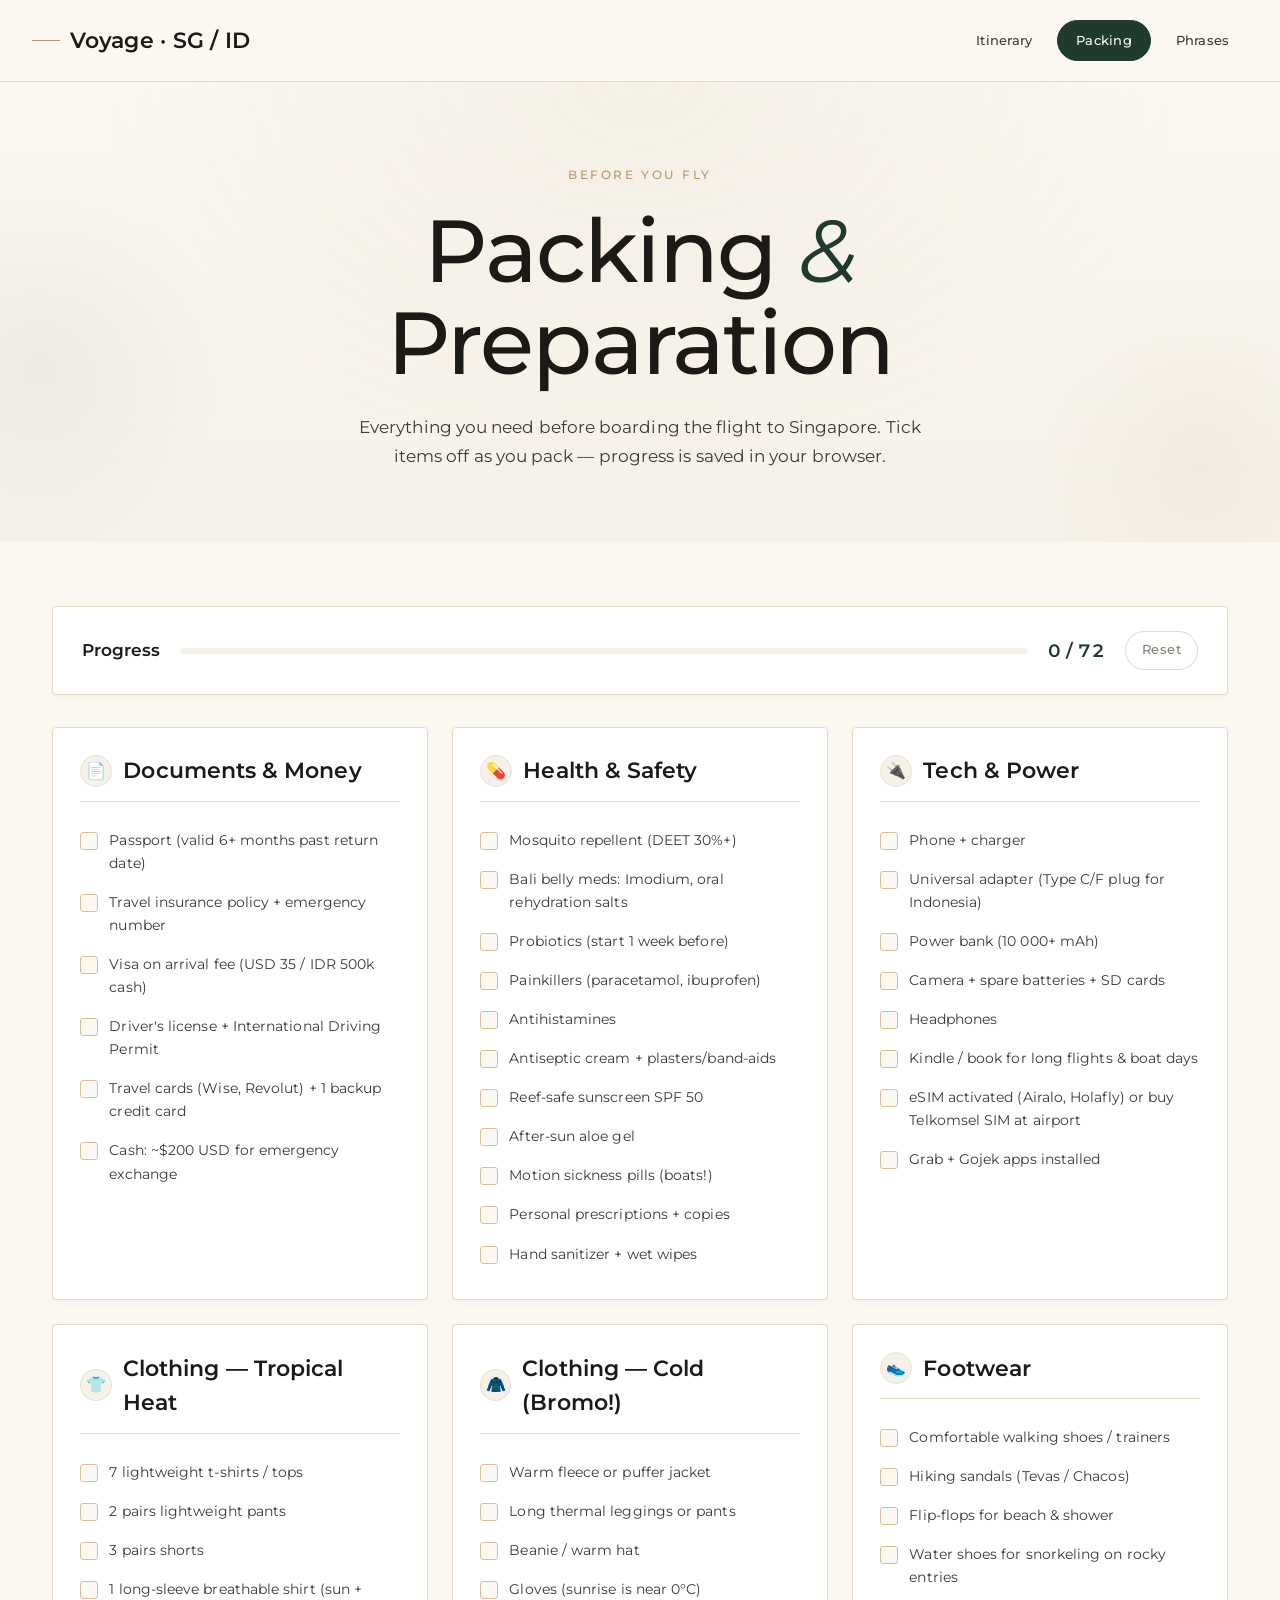
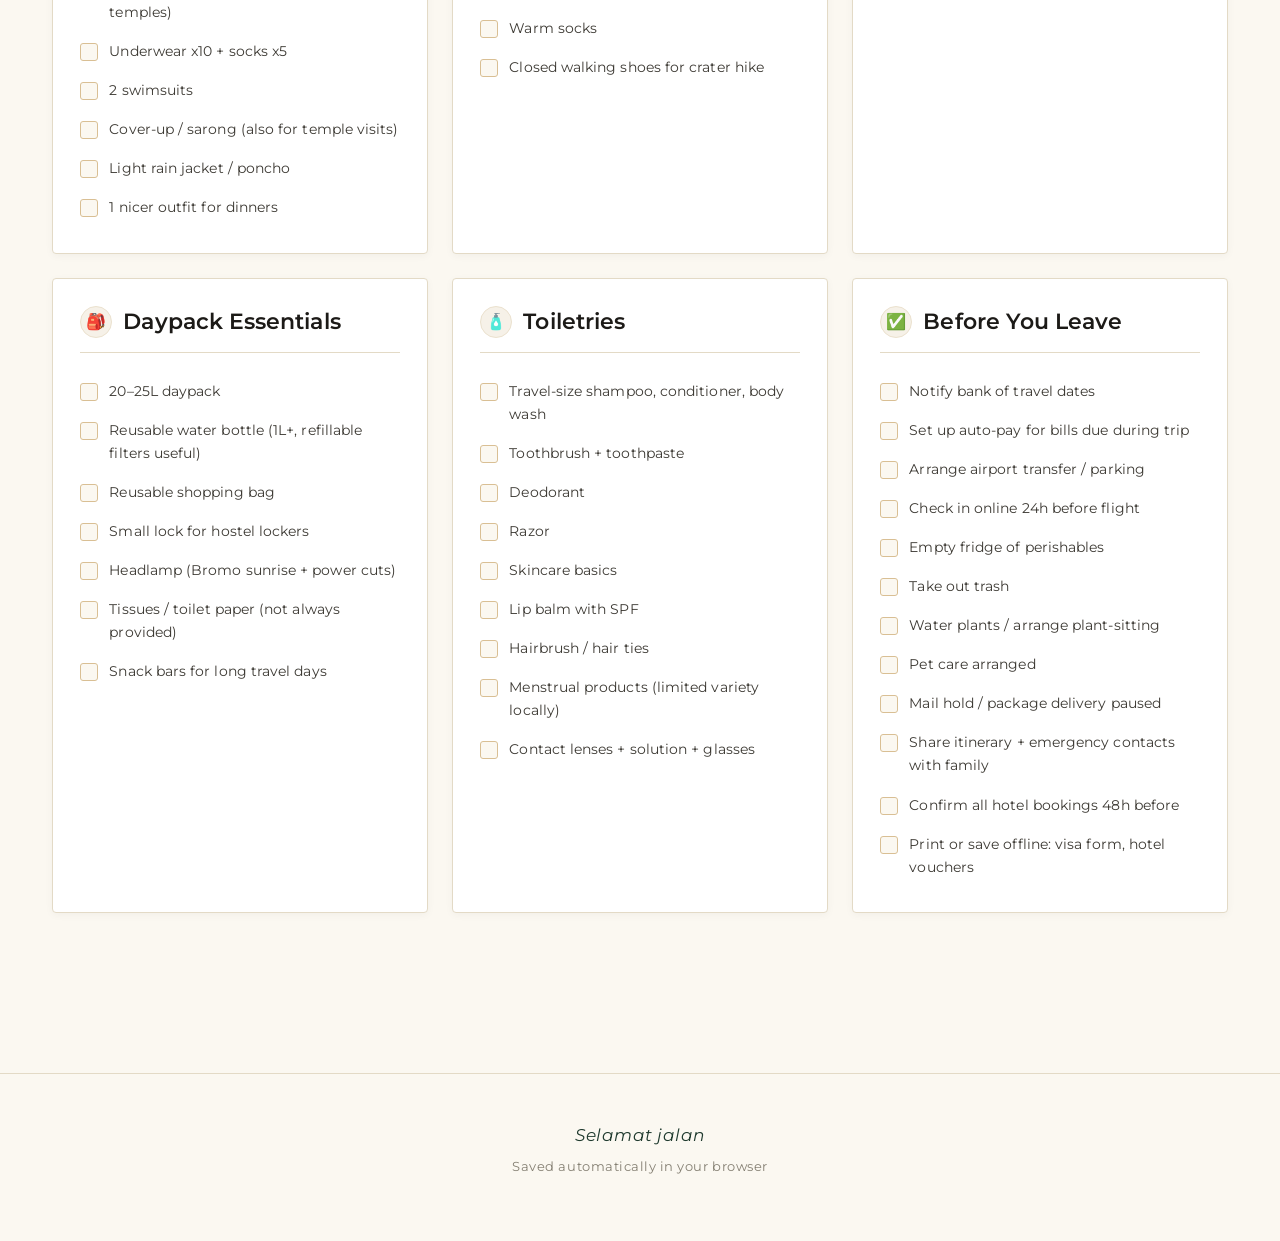
==== commit 2e577965: "Update checklist.html" ====
--- a/checklist.html
+++ b/checklist.html
@@ -12,6 +12,7 @@
     <nav>
       <a href="index.html">Itinerary</a>
       <a href="checklist.html" class="active">Packing</a>
+      <a href="phrases.html">Phrases</a>
     </nav>
   </header>
 
@@ -46,15 +47,11 @@
         icon: "📄",
         items: [
           "Passport (valid 6+ months past return date)",
-          "Printed flight confirmations",
           "Travel insurance policy + emergency number",
           "Visa on arrival fee (USD 35 / IDR 500k cash)",
-          "Vaccination records (yellow fever if from a risk country)",
           "Driver's license + International Driving Permit",
-          "Photocopies of passport & cards (separate from originals)",
           "Travel cards (Wise, Revolut) + 1 backup credit card",
-          "Cash: ~$200 USD for emergency exchange",
-          "List of hotel addresses (immigration form, taxis)",
+          "Cash: ~$200 USD for emergency exchange"
         ],
       },
       {
@@ -82,11 +79,9 @@
           "Universal adapter (Type C/F plug for Indonesia)",
           "Power bank (10 000+ mAh)",
           "Camera + spare batteries + SD cards",
-          "GoPro / underwater camera for Komodo",
           "Headphones",
           "Kindle / book for long flights & boat days",
           "eSIM activated (Airalo, Holafly) or buy Telkomsel SIM at airport",
-          "Offline Google Maps downloaded for each city",
           "Grab + Gojek apps installed",
         ],
       },
@@ -100,7 +95,6 @@
           "1 long-sleeve breathable shirt (sun + temples)",
           "Underwear x10 + socks x5",
           "2 swimsuits",
-          "Quick-dry towel",
           "Cover-up / sarong (also for temple visits)",
           "Light rain jacket / poncho",
           "1 nicer outfit for dinners",
@@ -128,18 +122,7 @@
           "Water shoes for snorkeling on rocky entries",
         ],
       },
-      {
-        title: "Beach & Snorkel",
-        icon: "🤿",
-        items: [
-          "Snorkel + mask (rentals are hit-or-miss)",
-          "Rash guard / UV swim shirt",
-          "Dry bag (10–20L)",
-          "Waterproof phone pouch",
-          "Sun hat with chin strap",
-          "Polarized sunglasses + spare pair",
-        ],
-      },
+
       {
         title: "Daypack Essentials",
         icon: "🎒",
--- a/styles.css
+++ b/styles.css
@@ -665,6 +665,53 @@
   font-style: italic;
 }
 
+/* ---- Day facts (post-schedule highlight) ---- */
+
+#modal-facts-wrap .modal-section-label { margin-top: 2rem; }
+
+.day-facts {
+  background: var(--cream);
+  border-left: 2px solid var(--gold);
+  border-radius: 0 4px 4px 0;
+  padding: 1.1rem 1.3rem;
+}
+
+.day-facts-content h4 {
+  font-family: 'Montserrat', 'Segoe UI', sans-serif;
+  font-size: 1.05rem;
+  font-weight: 600;
+  color: var(--forest);
+  margin-bottom: 0.7rem;
+  letter-spacing: 0.005em;
+}
+
+.day-facts-content ul {
+  list-style: none;
+  padding: 0;
+  margin: 0;
+}
+
+.day-facts-content li {
+  position: relative;
+  padding-left: 1.1rem;
+  font-size: 0.85rem;
+  line-height: 1.55;
+  color: var(--ink-soft);
+  margin-bottom: 0.55rem;
+}
+
+.day-facts-content li:last-child { margin-bottom: 0; }
+
+.day-facts-content li::before {
+  content: "";
+  position: absolute;
+  left: 0;
+  top: 0.65rem;
+  width: 6px;
+  height: 1px;
+  background: var(--gold);
+}
+
 .modal-info-block {
   background: var(--cream);
   border-left: 2px solid var(--gold);
@@ -858,6 +905,163 @@
 
 .checklist-card li.done span { text-decoration: line-through; color: var(--muted); }
 
+/* ============== PHRASES PAGE ============== */
+
+.pron-grid {
+  display: grid;
+  grid-template-columns: repeat(auto-fit, minmax(180px, 1fr));
+  gap: 0.7rem;
+  margin-bottom: 3rem;
+}
+
+.pron-card {
+  background: var(--ivory);
+  border: 1px solid var(--line);
+  border-radius: 4px;
+  padding: 0.85rem 1rem;
+  display: flex;
+  align-items: center;
+  gap: 0.85rem;
+}
+
+.pron-card .letter {
+  font-family: 'Montserrat', 'Segoe UI', sans-serif;
+  font-size: 1.3rem;
+  font-weight: 600;
+  color: var(--forest);
+  min-width: 32px;
+  text-align: center;
+  border-right: 1px solid var(--gold-pale);
+  padding-right: 0.85rem;
+}
+
+.pron-card .say {
+  font-size: 0.82rem;
+  color: var(--ink-soft);
+  line-height: 1.45;
+}
+
+.pron-card .say em {
+  font-style: italic;
+  color: var(--terracotta);
+  font-weight: 500;
+}
+
+.phrase-search {
+  max-width: 480px;
+  margin: 0 auto 2.5rem;
+}
+
+.phrase-search input {
+  width: 100%;
+  padding: 0.85rem 1.2rem;
+  border: 1px solid var(--line);
+  border-radius: 999px;
+  background: var(--ivory);
+  font: inherit;
+  font-size: 0.92rem;
+  color: var(--ink);
+  transition: border-color 0.2s, box-shadow 0.2s;
+}
+
+.phrase-search input:focus {
+  outline: none;
+  border-color: var(--gold);
+  box-shadow: 0 0 0 4px rgba(184, 149, 106, 0.12);
+}
+
+.phrase-grid {
+  display: grid;
+  grid-template-columns: repeat(auto-fit, minmax(420px, 1fr));
+  gap: 1.5rem;
+}
+
+.phrase-card {
+  background: var(--ivory);
+  border: 1px solid var(--line);
+  border-radius: 4px;
+  padding: 1.6rem 1.7rem;
+  box-shadow: var(--shadow-sm);
+  transition: box-shadow 0.2s;
+}
+
+.phrase-card:hover { box-shadow: var(--shadow); }
+
+.phrase-card h3 {
+  font-family: 'Montserrat', 'Segoe UI', sans-serif;
+  font-size: 1.3rem;
+  font-weight: 600;
+  margin-bottom: 1.1rem;
+  color: var(--ink);
+  display: flex;
+  align-items: center;
+  gap: 0.7rem;
+  padding-bottom: 0.8rem;
+  border-bottom: 1px solid var(--line);
+}
+
+.phrase-card h3 .icon {
+  width: 32px; height: 32px;
+  border-radius: 50%;
+  background: var(--cream);
+  border: 1px solid var(--gold-pale);
+  display: grid;
+  place-items: center;
+  font-size: 1rem;
+}
+
+.phrase-table {
+  width: 100%;
+  border-collapse: collapse;
+  font-size: 0.88rem;
+}
+
+.phrase-table thead th {
+  font-family: 'Montserrat', 'Segoe UI', sans-serif;
+  font-size: 0.65rem;
+  font-weight: 500;
+  letter-spacing: 0.18em;
+  text-transform: uppercase;
+  color: var(--muted);
+  text-align: left;
+  padding: 0.5rem 0.6rem;
+  border-bottom: 1px solid var(--line);
+}
+
+.phrase-table tbody td {
+  padding: 0.7rem 0.6rem;
+  border-bottom: 1px solid var(--gold-pale);
+  vertical-align: top;
+}
+
+.phrase-table tbody tr:last-child td { border-bottom: none; }
+
+.phrase-table .en {
+  color: var(--ink-soft);
+  width: 38%;
+}
+
+.phrase-table .id {
+  font-weight: 600;
+  color: var(--forest);
+  font-size: 0.95rem;
+}
+
+.phrase-table .say {
+  font-style: italic;
+  color: var(--muted);
+  font-size: 0.78rem;
+  letter-spacing: 0.01em;
+}
+
+@media (max-width: 720px) {
+  .phrase-grid { grid-template-columns: 1fr; }
+  .phrase-card { padding: 1.2rem 1.1rem; }
+  .phrase-table { font-size: 0.82rem; }
+  .phrase-table .say-col { display: none; }
+  .phrase-table .en { width: 45%; }
+}
+
 footer {
   text-align: center;
   padding: 3rem 1rem 4rem;
